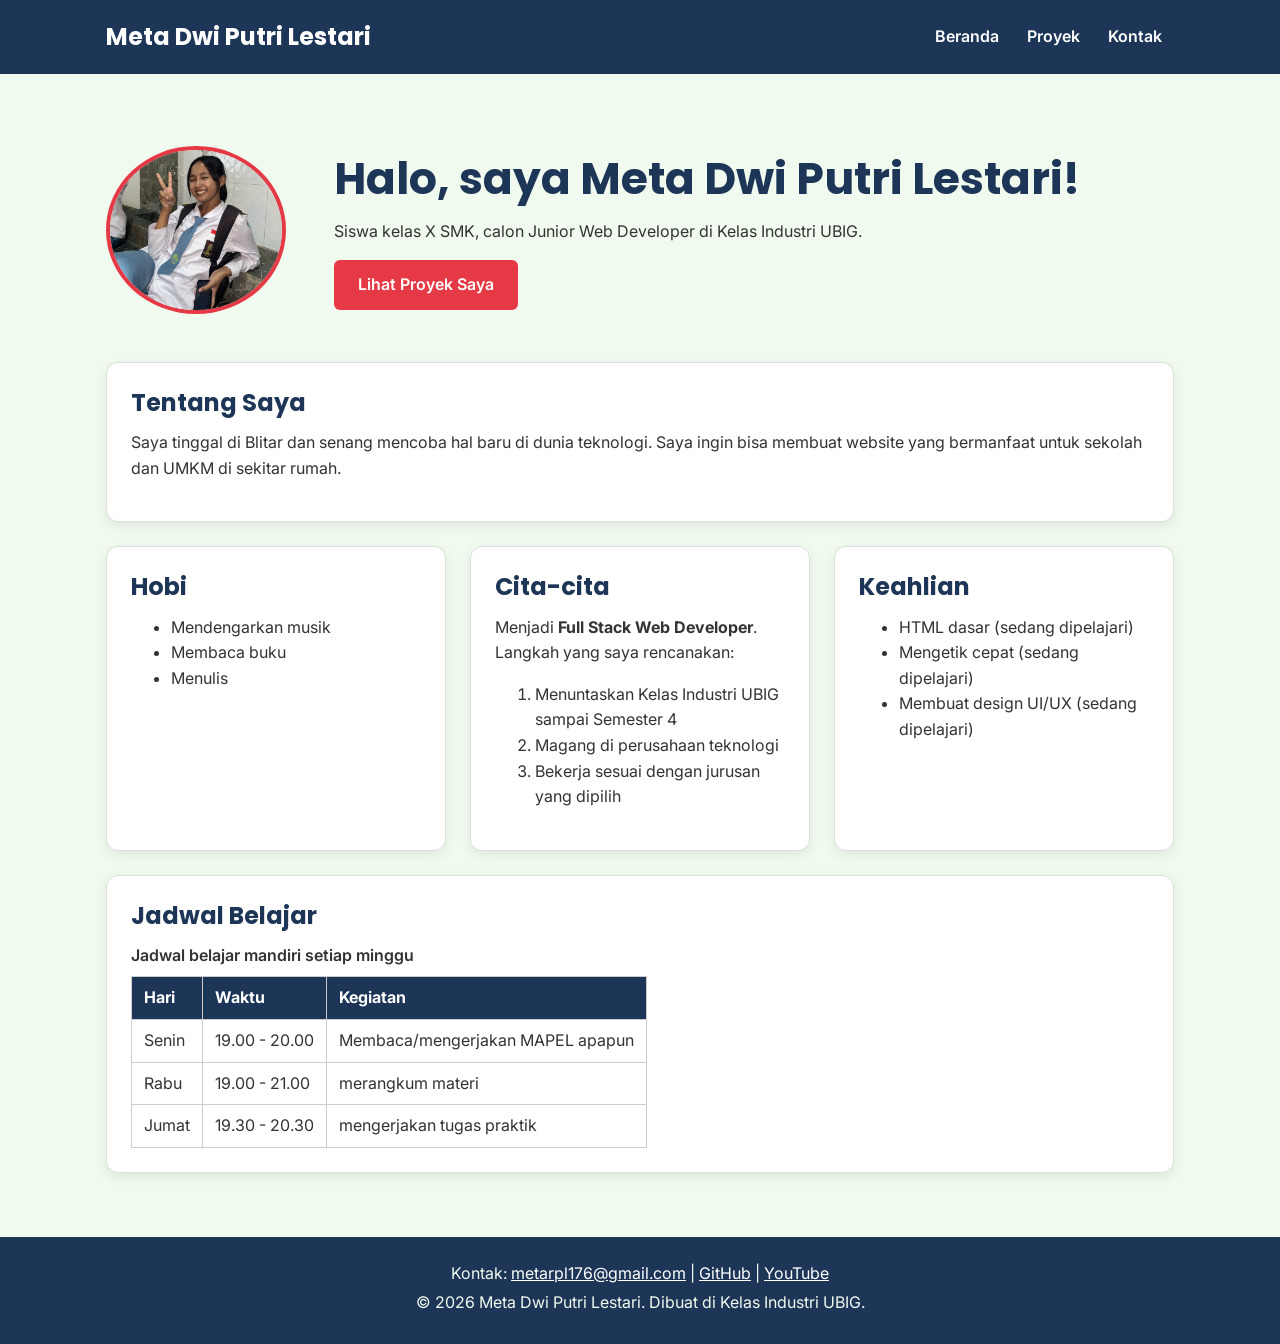
==== index.html @ af5ee952 "Mendaftarkan file HTML dan CSS profil digital" ====
<!DOCTYPE html>
<html lang="id">
<head>
  <meta charset="UTF-8">
  <meta name="viewport" content="width=device-width, initial-scale=1.0">
  <title>Meta Dwi Putri Lestari | Beranda</title>
  <link rel="preconnect" href="https://fonts.googleapis.com">
  <link rel="preconnect" href="https://fonts.gstatic.com" crossorigin>
  <link href="https://fonts.googleapis.com/css2?family=Inter:wght@400;600&family=Poppins:wght@600;700&display=swap" rel="stylesheet">
  <link rel="stylesheet" href="css/style.css">
</head>
<body>
  <header>
    <div class="container navbar">
      <h1>Meta Dwi Putri Lestari</h1>
      <nav class="menu-laptop">
        <ul>
          <li><a href="index.html">Beranda</a></li>
          <li><a href="proyek.html">Proyek</a></li>
          <li><a href="kontak.html">Kontak</a></li>
        </ul>
      </nav>
      <!-- Tantangan: menu ponsel yang bisa dibuka-tutup -->
      <details class="menu-ponsel">
        <summary>Menu</summary>
        <nav>
          <ul>
            <li><a href="index.html">Beranda</a></li>
            <li><a href="proyek.html">Proyek</a></li>
            <li><a href="kontak.html">Kontak</a></li>
          </ul>
        </nav>
      </details>
    </div>
  </header>

  <main>
    <div class="container">
      <section class="hero">
        <img src="img/foto-profil.png" alt="Foto profil Meta Dwi Putri Lestari" width="180">
        <div>
          <h2>Halo, saya Meta Dwi Putri Lestari!</h2>
          <p>Siswa kelas X SMK, calon Junior Web Developer di Kelas Industri UBIG.</p>
          <a href="proyek.html" class="tombol">Lihat Proyek Saya</a>
        </div>
      </section>

      <section class="kartu">
        <h2>Tentang Saya</h2>
        <p>Saya tinggal di Blitar dan senang mencoba hal baru di dunia teknologi. Saya ingin bisa membuat website yang bermanfaat untuk sekolah dan UMKM di sekitar rumah.</p>
      </section>

      <div class="daftar-kartu">
        <section class="kartu">
          <h2>Hobi</h2>
          <ul>
            <li>Mendengarkan musik</li>
            <li>Membaca buku</li>
            <li>Menulis</li>
          </ul>
        </section>

        <section class="kartu">
          <h2>Cita-cita</h2>
          <p>Menjadi <strong>Full Stack Web Developer</strong>. Langkah yang saya rencanakan:</p>
          <ol>
            <li>Menuntaskan Kelas Industri UBIG sampai Semester 4</li>
            <li>Magang di perusahaan teknologi</li>
            <li>Bekerja sesuai dengan jurusan yang dipilih</li>
          </ol>
        </section>

        <section class="kartu">
          <h2>Keahlian</h2>
          <ul>
            <li>HTML dasar (sedang dipelajari)</li>
            <li>Mengetik cepat (sedang dipelajari)</li>
            <li>Membuat design UI/UX (sedang dipelajari)</li>
          </ul>
        </section>
      </div>

      <section class="kartu">
        <h2>Jadwal Belajar</h2>
        <table>
          <caption>Jadwal belajar mandiri setiap minggu</caption>
          <thead>
            <tr>
              <th>Hari</th>
              <th>Waktu</th>
              <th>Kegiatan</th>
            </tr>
          </thead>
          <tbody>
            <tr>
              <td>Senin</td>
              <td>19.00 - 20.00</td>
              <td>Membaca/mengerjakan MAPEL apapun </td>
            </tr>
            <tr>
              <td>Rabu</td>
              <td>19.00 - 21.00</td>
              <td>merangkum materi</td>
            </tr>
            <tr>
              <td>Jumat</td>
              <td>19.30 - 20.30</td>
              <td>mengerjakan tugas praktik</td>
            </tr>
          </tbody>
        </table>
      </section>
    </div>
  </main>

  <footer>
    <p>Kontak: <a href="mailto:metarpl176@gmail.com">metarpl176@gmail.com</a> |
      <a href="https://github.com/" target="_blank">GitHub</a> |
      <a href="https://www.youtube.com/" target="_blank">YouTube</a></p>
    <p>&copy; 2026 Meta Dwi Putri Lestari. Dibuat di Kelas Industri UBIG.</p>
  </footer>
</body>
</html>
---- css/style.css ----
/* Gaya portofolio Andi Pratama
   Palet: #1D3557 (utama), #E63946 (aksen), #F1FAEE (latar)
   Huruf: Poppins (judul), Inter (isi)
   Tata letak: mobile first, titik ubah 768px (tablet) dan 1024px (laptop) */

/* 1. Reset */
* {
  box-sizing: border-box;
  margin: 0;
}

img {
  max-width: 100%;
  height: auto;
}

/* 2. Dasar halaman: warna dan huruf */
body {
  font-family: "Inter", Arial, sans-serif;
  font-size: 1rem;
  line-height: 1.6;
  color: #333333;
  background-color: #F1FAEE;
}

h1, h2, h3 {
  font-family: "Poppins", Arial, sans-serif;
  color: #1D3557;
  line-height: 1.3;
}

h2 {
  margin-bottom: 0.75rem;
}

p, ul, ol {
  margin-bottom: 1rem;
}

a {
  color: #E63946;
}

/* 3. Wadah, header, dan menu */
.container {
  max-width: 1100px;
  margin: 0 auto;
  padding: 0 1rem;
}

header {
  background-color: #1D3557;
  color: #FFFFFF;
  padding: 1rem 0;
}

header h1 {
  color: #FFFFFF;
  font-size: 1.5rem;
}

.navbar {
  display: flex;
  flex-wrap: wrap;
  justify-content: space-between;
  align-items: center;
  gap: 0.5rem;
}

nav ul {
  display: flex;
  gap: 0.25rem;
  padding: 0;
  margin: 0;
  list-style: none;
}

nav a {
  display: inline-block;
  padding: 0.5rem 0.75rem;
  border-radius: 6px;
  color: #FFFFFF;
  font-weight: 600;
  text-decoration: none;
}

/* Tantangan: menu ponsel buka-tutup dengan details */
.menu-laptop {
  display: none;
}

.menu-ponsel summary {
  padding: 0.5rem 0.75rem;
  border: 1px solid #FFFFFF;
  border-radius: 6px;
  font-weight: 600;
  cursor: pointer;
}

.menu-ponsel ul {
  flex-direction: column;
  margin-top: 0.5rem;
}

/* 4. Isi utama, hero, dan kartu */
main {
  padding: 1.5rem 0;
}

.hero {
  display: flex;
  flex-direction: column;
  align-items: center;
  gap: 1.5rem;
  padding: 1rem 0 2rem;
  text-align: center;
}

.hero img {
  border: 4px solid #E63946;
  border-radius: 50%;
}

.hero h2 {
  font-size: 2rem;
}

.tombol {
  display: inline-block;
  padding: 0.75rem 1.5rem;
  border-radius: 6px;
  background-color: #E63946;
  color: #FFFFFF;
  font-weight: 600;
  text-decoration: none;
}

.kartu {
  background-color: #FFFFFF;
  padding: 1rem;
  margin-bottom: 1.5rem;
  border: 1px solid #DDDDDD;
  border-radius: 12px;
  box-shadow: 0 4px 12px rgba(0, 0, 0, 0.08);
}

.daftar-kartu {
  display: flex;
  flex-wrap: wrap;
  gap: 1.5rem;
  margin-bottom: 1.5rem;
}

.daftar-kartu .kartu {
  flex: 1 1 280px;
  margin-bottom: 0;
}

article img {
  border-radius: 8px;
  border: 1px solid #DDDDDD;
}

/* 5. Tabel */
table {
  border-collapse: collapse;
}

caption {
  font-weight: 600;
  text-align: left;
  margin-bottom: 0.5rem;
}

th, td {
  border: 1px solid #CCCCCC;
  padding: 0.5rem 0.75rem;
  text-align: left;
}

th {
  background-color: #1D3557;
  color: #FFFFFF;
}

/* 6. Form */
label {
  font-weight: 600;
}

input, select, textarea {
  width: 100%;
  max-width: 22rem;
  padding: 0.6rem;
  margin-top: 0.25rem;
  border: 1px solid #CCCCCC;
  border-radius: 6px;
  font-family: inherit;
  font-size: 1rem;
}

button {
  padding: 0.75rem 1.5rem;
  border: none;
  border-radius: 6px;
  background-color: #E63946;
  color: #FFFFFF;
  font-family: inherit;
  font-size: 1rem;
  font-weight: 600;
  cursor: pointer;
}

/* 7. Footer */
footer {
  background-color: #1D3557;
  color: #F1FAEE;
  text-align: center;
  padding: 1.5rem;
}

footer p {
  margin-bottom: 0.25rem;
}

footer a {
  color: #FFFFFF;
}

/* 8. Tablet: lebar layar 768px ke atas */
@media (min-width: 768px) {
  .menu-laptop {
    display: block;
  }

  .menu-ponsel {
    display: none;
  }

  .hero {
    flex-direction: row;
    padding: 2rem 0 3rem;
    text-align: left;
  }

  .kartu {
    padding: 1.5rem;
  }
}

/* 9. Laptop: lebar layar 1024px ke atas */
@media (min-width: 1024px) {
  main {
    padding: 2.5rem 0;
  }

  .hero {
    gap: 3rem;
  }

  .hero h2 {
    font-size: 2.75rem;
  }
}
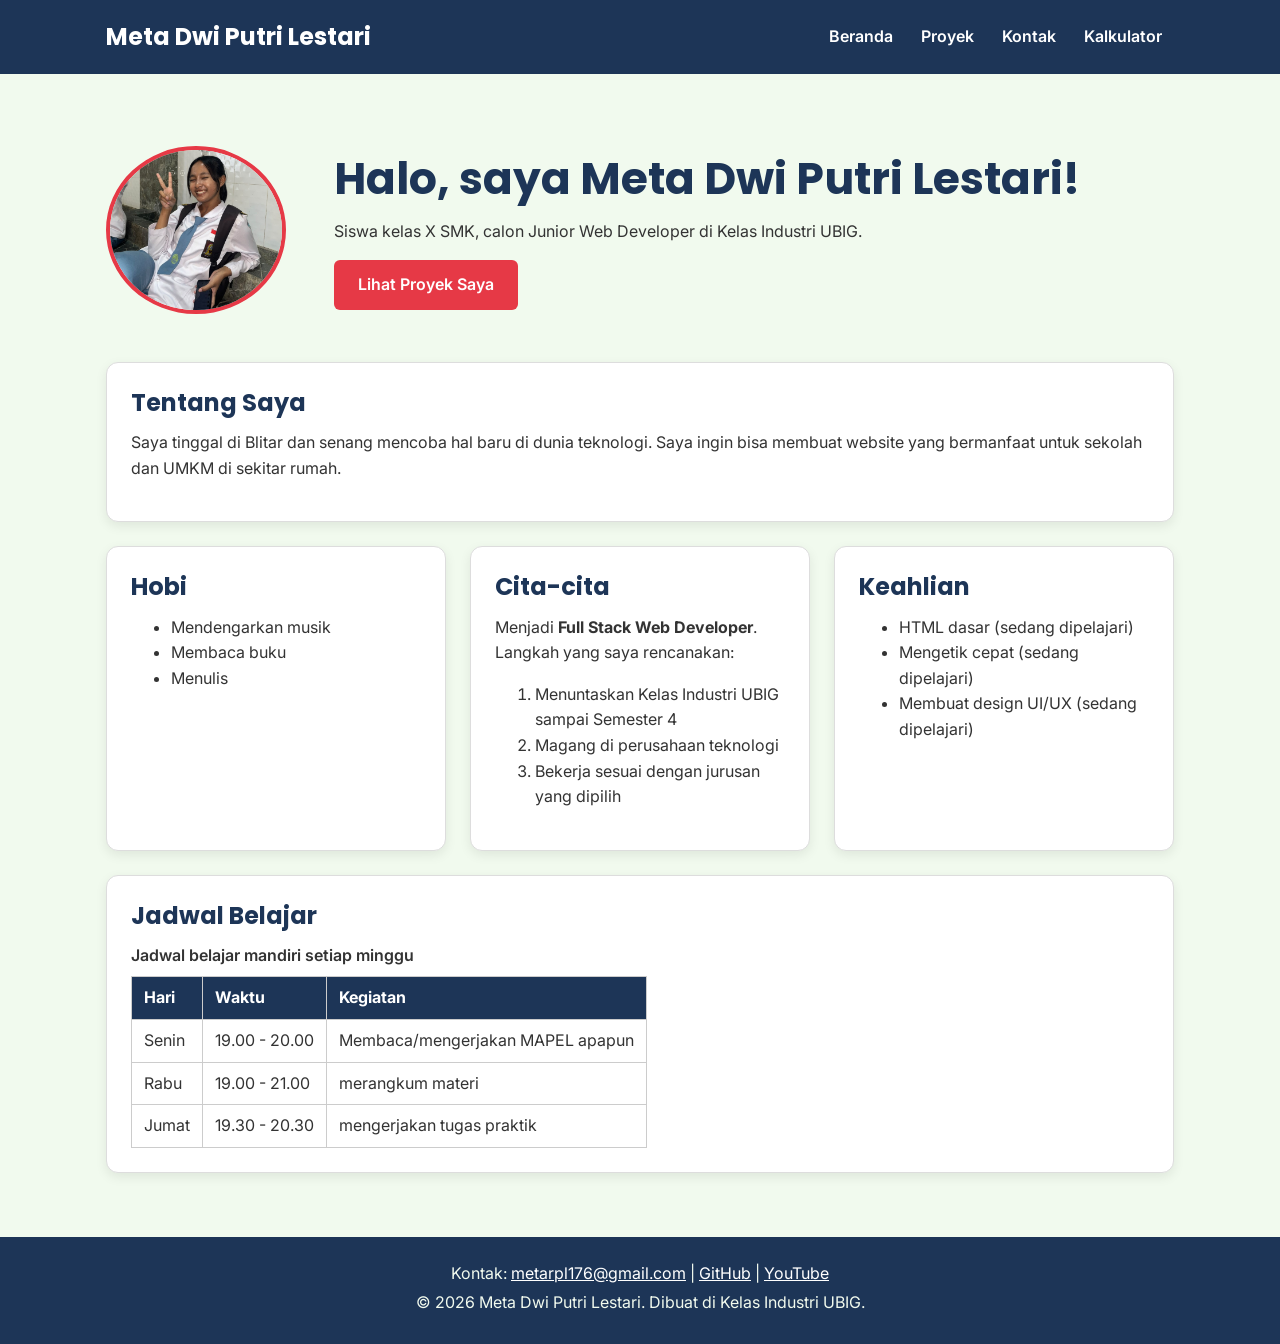
==== commit 60c345bd: "updated tugas rumah" ====
--- a/index.html
+++ b/index.html
@@ -18,6 +18,7 @@
           <li><a href="index.html">Beranda</a></li>
           <li><a href="proyek.html">Proyek</a></li>
           <li><a href="kontak.html">Kontak</a></li>
+          <li><a href="kalkulator.html">Kalkulator</a></li>
         </ul>
       </nav>
       <!-- Tantangan: menu ponsel yang bisa dibuka-tutup -->
@@ -28,6 +29,7 @@
             <li><a href="index.html">Beranda</a></li>
             <li><a href="proyek.html">Proyek</a></li>
             <li><a href="kontak.html">Kontak</a></li>
+            <li><a href="kalkulator.html">Kalkulator</a></li>
           </ul>
         </nav>
       </details>
@@ -112,6 +114,8 @@
       </section>
     </div>
   </main>
+  <script src="js/latihan.js" defer></script>
+  <script src="js/logika.js" defer></script>
 
   <footer>
     <p>Kontak: <a href="mailto:metarpl176@gmail.com">metarpl176@gmail.com</a> |
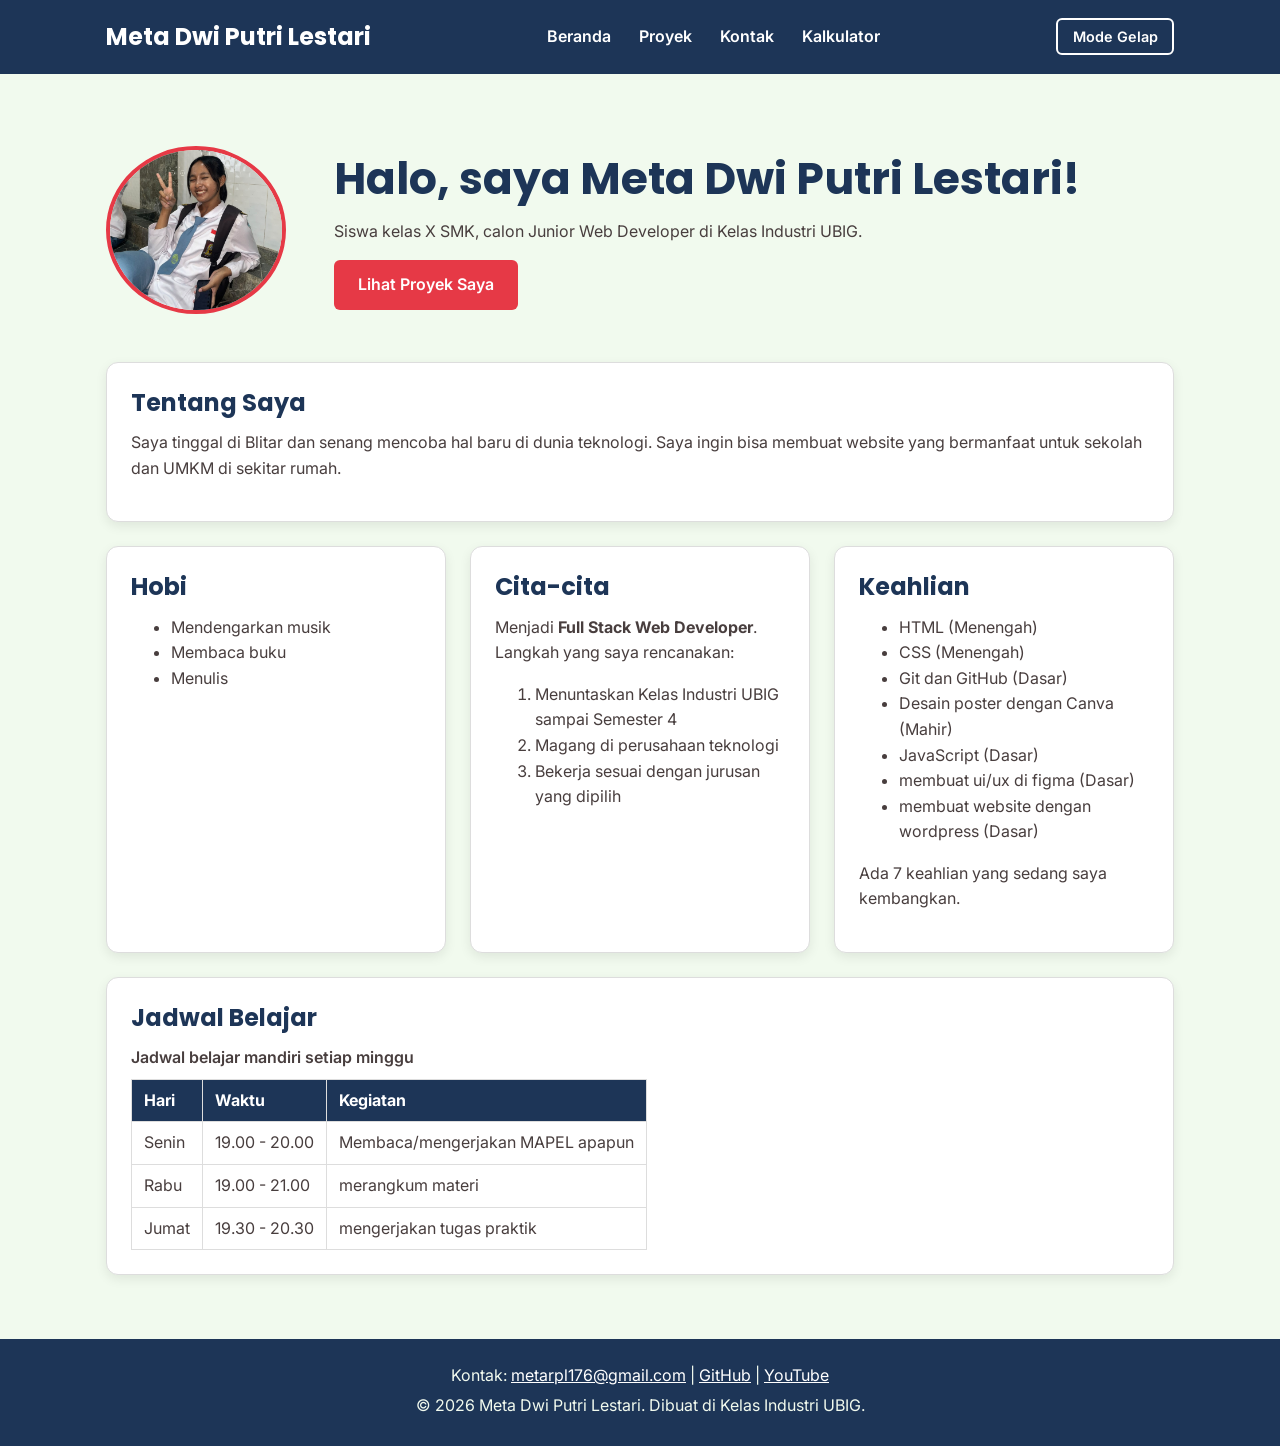
==== commit 9a12ba48: "feat: tambah keahlian dinamis, mode gelap, dan filter proyek" ====
--- a/index.html
+++ b/index.html
@@ -6,9 +6,14 @@
   <title>Meta Dwi Putri Lestari | Beranda</title>
   <link rel="preconnect" href="https://fonts.googleapis.com">
   <link rel="preconnect" href="https://fonts.gstatic.com" crossorigin>
-  <link href="https://fonts.googleapis.com/css2?family=Inter:wght@400;600&family=Poppins:wght@600;700&display=swap" rel="stylesheet">
+  <link href="https://fonts.googleapis.com/css2?family=Inter:wght@400;600&family=Poppins:wght@600;700&display=swap"
+    rel="stylesheet">
+  <link rel="icon" type="image/png" href="img/foto-profil.png">
   <link rel="stylesheet" href="css/style.css">
+  <script src="js/main.js" defer></script>
+  <script src="js/latihan.js" defer></script>
 </head>
+
 <body>
   <header>
     <div class="container navbar">
@@ -33,6 +38,7 @@
           </ul>
         </nav>
       </details>
+       <button type="button" id="tombol-tema" class="tombol-tema">Mode Gelap</button>
     </div>
   </header>
 
@@ -49,8 +55,9 @@
 
       <section class="kartu">
         <h2>Tentang Saya</h2>
-        <p>Saya tinggal di Blitar dan senang mencoba hal baru di dunia teknologi. Saya ingin bisa membuat website yang bermanfaat untuk sekolah dan UMKM di sekitar rumah.</p>
-      </section>
+        <p>Saya tinggal di Blitar dan senang mencoba hal baru di dunia teknologi. Saya ingin bisa membuat website yang
+          bermanfaat untuk sekolah dan UMKM di sekitar rumah.</p>
+      </section>        
 
       <div class="daftar-kartu">
         <section class="kartu">
@@ -71,57 +78,53 @@
             <li>Bekerja sesuai dengan jurusan yang dipilih</li>
           </ol>
         </section>
+        <section class="kartu">
+          <h2>Keahlian</h2>
+          <ul id="daftar-skill"></ul>
+          <p id="jumlah-skill"></p>
+        </section>
 
         <section class="kartu">
-          <h2>Keahlian</h2>
-          <ul>
-            <li>HTML dasar (sedang dipelajari)</li>
-            <li>Mengetik cepat (sedang dipelajari)</li>
-            <li>Membuat design UI/UX (sedang dipelajari)</li>
-          </ul>
+          <h2>Jadwal Belajar</h2>
+          <table>
+            <caption>Jadwal belajar mandiri setiap minggu</caption>
+            <thead>
+              <tr>
+                <th>Hari</th>
+                <th>Waktu</th>
+                <th>Kegiatan</th>
+              </tr>
+            </thead>
+            <tbody>
+              <tr>
+                <td>Senin</td>
+                <td>19.00 - 20.00</td>
+                <td>Membaca/mengerjakan MAPEL apapun </td>
+              </tr>
+              <tr>
+                <td>Rabu</td>
+                <td>19.00 - 21.00</td>
+                <td>merangkum materi</td>
+              </tr>
+              <tr>
+                <td>Jumat</td>
+                <td>19.30 - 20.30</td>
+                <td>mengerjakan tugas praktik</td>
+              </tr>
+            </tbody>
+          </table>
         </section>
       </div>
+  </main>
 
-      <section class="kartu">
-        <h2>Jadwal Belajar</h2>
-        <table>
-          <caption>Jadwal belajar mandiri setiap minggu</caption>
-          <thead>
-            <tr>
-              <th>Hari</th>
-              <th>Waktu</th>
-              <th>Kegiatan</th>
-            </tr>
-          </thead>
-          <tbody>
-            <tr>
-              <td>Senin</td>
-              <td>19.00 - 20.00</td>
-              <td>Membaca/mengerjakan MAPEL apapun </td>
-            </tr>
-            <tr>
-              <td>Rabu</td>
-              <td>19.00 - 21.00</td>
-              <td>merangkum materi</td>
-            </tr>
-            <tr>
-              <td>Jumat</td>
-              <td>19.30 - 20.30</td>
-              <td>mengerjakan tugas praktik</td>
-            </tr>
-          </tbody>
-        </table>
-      </section>
-    </div>
-  </main>
-  <script src="js/latihan.js" defer></script>
-  <script src="js/logika.js" defer></script>
 
   <footer>
     <p>Kontak: <a href="mailto:metarpl176@gmail.com">metarpl176@gmail.com</a> |
       <a href="https://github.com/" target="_blank">GitHub</a> |
-      <a href="https://www.youtube.com/" target="_blank">YouTube</a></p>
+      <a href="https://www.youtube.com/" target="_blank">YouTube</a>
+    </p>
     <p>&copy; 2026 Meta Dwi Putri Lestari. Dibuat di Kelas Industri UBIG.</p>
   </footer>
 </body>
-</html>
+
+</html>
--- a/css/style.css
+++ b/css/style.css
@@ -1,12 +1,38 @@
-/* Gaya portofolio Andi Pratama
-   Palet: #1D3557 (utama), #E63946 (aksen), #F1FAEE (latar)
-   Huruf: Poppins (judul), Inter (isi)
-   Tata letak: mobile first, titik ubah 768px (tablet) dan 1024px (laptop) */
+
+/* Gaya portofolio Meta Dwi Putri Lestari */
+
+/* 0. Variabel warna mode terang */
+:root {
+  --warna-utama: #1D3557;
+  --warna-judul: #1D3557;
+  --warna-aksen: #E63946;
+  --warna-tautan: #E63946;
+  --warna-latar: #F1FAEE;
+  --warna-teks:#483e3e;
+  --warna-kartu: #FFFFFF;
+  --warna-garis: #DDDDDD;
+  --warna-ikon-menu:#dddd;
+}
+
+body.gelap {
+  --warna-utama: #0e1c33;
+  --warna-judul: #bfddde;
+  --warna-tautan: #FF8A8A;
+  --warna-latar: #2f2f33;
+  --warna-teks: #E3E8EE;
+  --warna-kartu: #24313f;
+  --warna-garis: #34465A;
+  --warna-ikon-menu:#fff;
+}
 
 /* 1. Reset */
 * {
   box-sizing: border-box;
   margin: 0;
+}
+
+.keterangan {
+  font-size: 0.875rem;
 }
 
 img {
@@ -19,13 +45,13 @@
   font-family: "Inter", Arial, sans-serif;
   font-size: 1rem;
   line-height: 1.6;
-  color: #333333;
-  background-color: #F1FAEE;
+  color: var(--warna-teks);
+  background-color: var(--warna-latar);
 }
 
 h1, h2, h3 {
   font-family: "Poppins", Arial, sans-serif;
-  color: #1D3557;
+  color: var(--warna-judul);
   line-height: 1.3;
 }
 
@@ -38,7 +64,7 @@
 }
 
 a {
-  color: #E63946;
+  color: var(--warna-tautan);
 }
 
 /* 3. Wadah, header, dan menu */
@@ -49,8 +75,8 @@
 }
 
 header {
-  background-color: #1D3557;
-  color: #FFFFFF;
+  background-color: var(--warna-utama);
+  color: var(--warna-kartu);
   padding: 1rem 0;
 }
 
@@ -84,14 +110,14 @@
   text-decoration: none;
 }
 
-/* Tantangan: menu ponsel buka-tutup dengan details */
+/* Menu ponsel */
 .menu-laptop {
   display: none;
 }
 
 .menu-ponsel summary {
   padding: 0.5rem 0.75rem;
-  border: 1px solid #FFFFFF;
+  border: 1px solid var(--warna-ikon-menu);
   border-radius: 6px;
   font-weight: 600;
   cursor: pointer;
@@ -117,7 +143,7 @@
 }
 
 .hero img {
-  border: 4px solid #E63946;
+  border: 4px solid var(--warna-aksen);
   border-radius: 50%;
 }
 
@@ -129,17 +155,17 @@
   display: inline-block;
   padding: 0.75rem 1.5rem;
   border-radius: 6px;
-  background-color: #E63946;
+  background-color: var(--warna-aksen);
   color: #FFFFFF;
   font-weight: 600;
   text-decoration: none;
 }
 
 .kartu {
-  background-color: #FFFFFF;
+  background-color: var(--warna-kartu);
   padding: 1rem;
   margin-bottom: 1.5rem;
-  border: 1px solid #DDDDDD;
+  border: 1px solid var(--warna-garis);
   border-radius: 12px;
   box-shadow: 0 4px 12px rgba(0, 0, 0, 0.08);
 }
@@ -158,7 +184,7 @@
 
 article img {
   border-radius: 8px;
-  border: 1px solid #DDDDDD;
+  border: 1px solid var(--warna-garis);
 }
 
 /* 5. Tabel */
@@ -173,14 +199,14 @@
 }
 
 th, td {
-  border: 1px solid #CCCCCC;
+  border: 1px solid var(--warna-garis);
   padding: 0.5rem 0.75rem;
   text-align: left;
 }
 
 th {
-  background-color: #1D3557;
-  color: #FFFFFF;
+  background-color: var(--warna-utama);
+  color: var(--warna-kartu);
 }
 
 /* 6. Form */
@@ -193,18 +219,20 @@
   max-width: 22rem;
   padding: 0.6rem;
   margin-top: 0.25rem;
-  border: 1px solid #CCCCCC;
+  border: 1px solid var(--warna-garis);
   border-radius: 6px;
   font-family: inherit;
   font-size: 1rem;
+  background-color: var(--warna-kartu);
+  color: var(--warna-teks);
 }
 
 button {
   padding: 0.75rem 1.5rem;
   border: none;
   border-radius: 6px;
-  background-color: #E63946;
-  color: #FFFFFF;
+  background-color: var(--warna-aksen);
+  color: var(--warna-kartu);
   font-family: inherit;
   font-size: 1rem;
   font-weight: 600;
@@ -213,8 +241,8 @@
 
 /* 7. Footer */
 footer {
-  background-color: #1D3557;
-  color: #F1FAEE;
+  background-color: var(--warna-utama);
+  color: var(--warna-latar);
   text-align: center;
   padding: 1.5rem;
 }
@@ -224,7 +252,7 @@
 }
 
 footer a {
-  color: #FFFFFF;
+  color: var(--warna-kartu);
 }
 
 /* 8. Tablet: lebar layar 768px ke atas */
@@ -262,3 +290,36 @@
     font-size: 2.75rem;
   }
 }
+
+/* 10. Tombol tema */
+.tombol-tema {
+  padding: 0.5rem 0.9rem;
+  border: 2px solid #FFFFFF;
+  background-color: transparent;
+  color: #FFFFFF;
+  font-size: 0.9rem;
+}
+
+.filter {
+  display: flex;
+  flex-wrap: wrap;
+  gap: 0.5rem;
+  margin-bottom: 1rem;
+}
+.tombol-filter {
+  padding: 0.5rem 1rem;
+  border: 2px solid var(--warna-garis);
+  background-color: var(--warna-kartu);
+  color: var(--warna-judul);
+}
+.label {
+  display: inline-block;
+  padding: 0.1rem 0.6rem;
+  margin-bottom: 0.5rem;
+  border-radius: 999px;
+  background-color: var(--warna-latar);
+  color: var(--warna-judul);
+  font-size: 0.85rem;
+  font-weight: 600;
+}
+
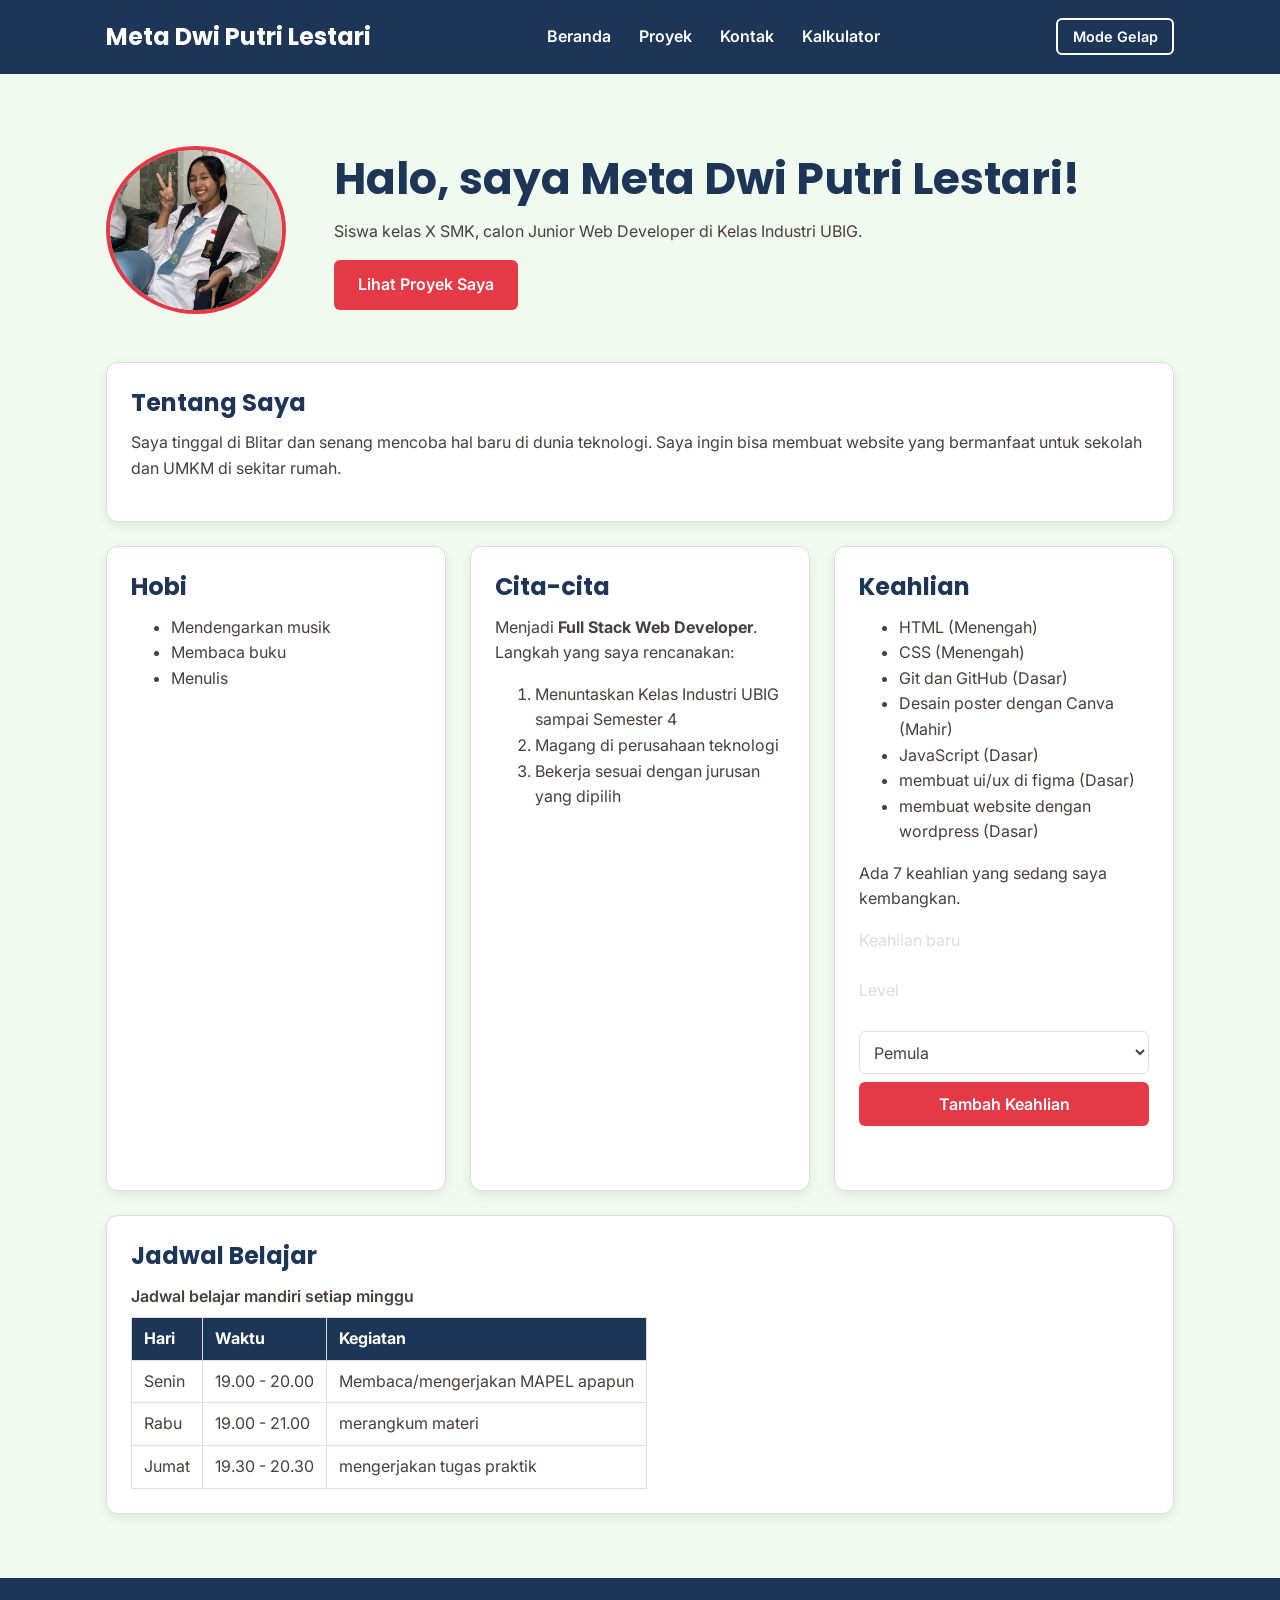
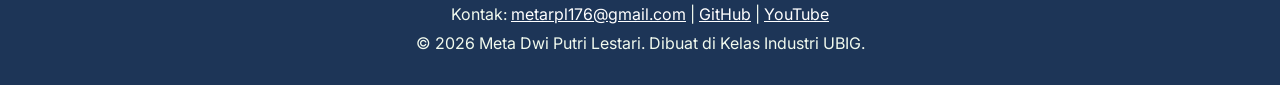
==== commit e5a43966: "feat: uji praktik paket A tambah keahlian" ====
--- a/index.html
+++ b/index.html
@@ -82,6 +82,18 @@
           <h2>Keahlian</h2>
           <ul id="daftar-skill"></ul>
           <p id="jumlah-skill"></p>
+          <div class="tambah-skill">
+            <p id="skill-baru">Keahlian baru</p>
+            <p id="level-baru">Level</p>
+            <select id ="level-baru">
+              <var id="level-baru" name="level-baru">
+                <option value="pemula">Pemula</option>
+                <option value="menengah">Menengah</option>
+                <option value="mahir">Mahir</option>
+            </select>
+            <button id="tombol-skill">Tambah Keahlian</button>
+            <p id="pesan-skill" class="keterangan"></p>
+          </div>
         </section>
 
         <section class="kartu">
--- a/css/style.css
+++ b/css/style.css
@@ -1,4 +1,3 @@
-
 /* Gaya portofolio Meta Dwi Putri Lestari */
 
 /* 0. Variabel warna mode terang */
@@ -8,10 +7,10 @@
   --warna-aksen: #E63946;
   --warna-tautan: #E63946;
   --warna-latar: #F1FAEE;
-  --warna-teks:#483e3e;
+  --warna-teks: #483e3e;
   --warna-kartu: #FFFFFF;
   --warna-garis: #DDDDDD;
-  --warna-ikon-menu:#dddd;
+  --warna-ikon-menu: #dddd;
 }
 
 body.gelap {
@@ -22,7 +21,7 @@
   --warna-teks: #E3E8EE;
   --warna-kartu: #24313f;
   --warna-garis: #34465A;
-  --warna-ikon-menu:#fff;
+  --warna-ikon-menu: #fff;
 }
 
 /* 1. Reset */
@@ -49,7 +48,9 @@
   background-color: var(--warna-latar);
 }
 
-h1, h2, h3 {
+h1,
+h2,
+h3 {
   font-family: "Poppins", Arial, sans-serif;
   color: var(--warna-judul);
   line-height: 1.3;
@@ -59,7 +60,9 @@
   margin-bottom: 0.75rem;
 }
 
-p, ul, ol {
+p,
+ul,
+ol {
   margin-bottom: 1rem;
 }
 
@@ -198,7 +201,8 @@
   margin-bottom: 0.5rem;
 }
 
-th, td {
+th,
+td {
   border: 1px solid var(--warna-garis);
   padding: 0.5rem 0.75rem;
   text-align: left;
@@ -214,7 +218,9 @@
   font-weight: 600;
 }
 
-input, select, textarea {
+input,
+select,
+textarea {
   width: 100%;
   max-width: 22rem;
   padding: 0.6rem;
@@ -306,11 +312,18 @@
   gap: 0.5rem;
   margin-bottom: 1rem;
 }
+
 .tombol-filter {
   padding: 0.5rem 1rem;
   border: 2px solid var(--warna-garis);
   background-color: var(--warna-kartu);
   color: var(--warna-judul);
+}
+/* Tombol filter yang sedang aktif */
+.tombol-filter.aktif {
+    background-color: var(--warna-aksen);
+    color: #FFFFFF;
+    border-color: var(--warna-aksen);
 }
 .label {
   display: inline-block;
@@ -323,3 +336,54 @@
   font-weight: 600;
 }
 
+
+/* 11. Tampilan kartu proyek */
+
+#daftar-proyek {
+    display: grid;
+    grid-template-columns: repeat(2, minmax(0, 1fr));
+    gap: 1.5rem;
+    margin-top: 1.5rem;
+    margin-bottom: 1.5rem;
+}
+
+.kartu-proyek {
+    background-color: var(--warna-kartu);
+    padding: 1rem;
+    border: 1px solid var(--warna-garis);
+    border-radius: 12px;
+    box-shadow: 0 4px 12px rgba(0, 0, 0, 0.08);
+}
+
+.kartu-proyek img {
+    width: 100%;
+    height: 200px;
+    object-fit: cover;
+    border-radius: 8px;
+    border: 1px solid var(--warna-garis);
+    display: block;
+    margin-bottom: 1rem;
+}
+
+.kartu-proyek h3 {
+    margin-bottom: 0.5rem;
+}
+
+.kartu-proyek p {
+    margin-bottom: 0.5rem;
+}
+
+/* Tampilan HP */
+@media (max-width: 600px) {
+    #daftar-proyek {
+        grid-template-columns: 1fr;
+    }
+}
+
+.tambah-skill {
+    display: flex;
+    flex-direction: column;
+    gap: 0.5rem;
+    margin-bottom: 1rem;
+    color: var(--warna-garis)
+}
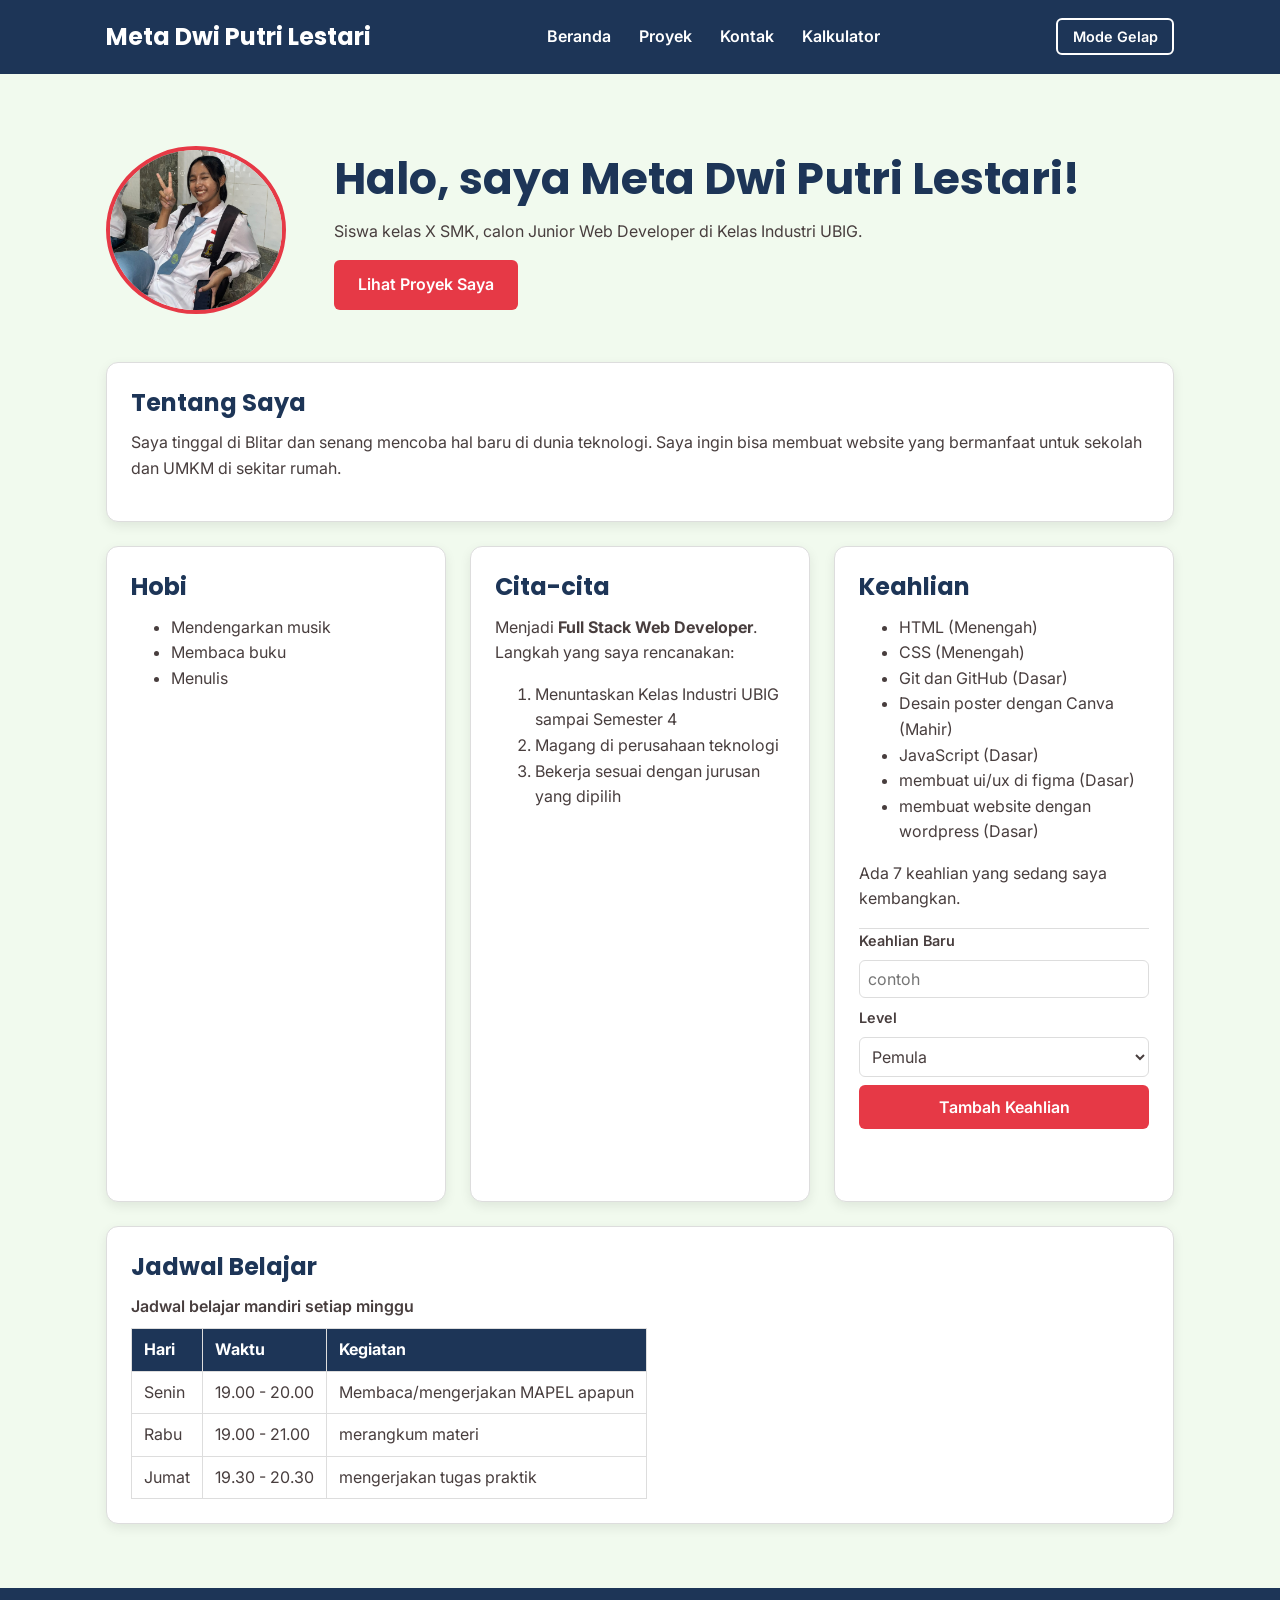
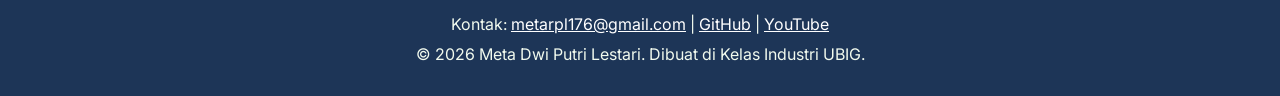
==== commit a996a421: "feat : menyelesaikan fitur paket A" ====
--- a/index.html
+++ b/index.html
@@ -83,14 +83,17 @@
           <ul id="daftar-skill"></ul>
           <p id="jumlah-skill"></p>
           <div class="tambah-skill">
-            <p id="skill-baru">Keahlian baru</p>
-            <p id="level-baru">Level</p>
+            <!-- Input untuk nama keahlian -->
+            <label for = "inpot-skill">Keahlian Baru</label>
+            <input type ="text" id="input-skill" placeholder="contoh": Python>
+            <!-- Select unutk level -->
+             <label for ="level-baru">Level</label>
             <select id ="level-baru">
-              <var id="level-baru" name="level-baru">
                 <option value="pemula">Pemula</option>
                 <option value="menengah">Menengah</option>
                 <option value="mahir">Mahir</option>
             </select>
+            
             <button id="tombol-skill">Tambah Keahlian</button>
             <p id="pesan-skill" class="keterangan"></p>
           </div>
--- a/css/style.css
+++ b/css/style.css
@@ -379,11 +379,33 @@
         grid-template-columns: 1fr;
     }
 }
-
+/* Menambah Keahlian */
 .tambah-skill {
     display: flex;
     flex-direction: column;
     gap: 0.5rem;
-    margin-bottom: 1rem;
-    color: var(--warna-garis)
+    margin-top: 1rem;
+    padding-bottom: 1rem;
+    border-top: 1px solid var(--warna-garis);
+    
+}
+.tambah-skill label {
+    font-size: 0.9rem;
+    color: var(--warna-teks);
+    font-weight: 600;
+    margin-bottom: -0.25rem;
+}
+
+.tambah-skill input, 
+.tambah-skill select {
+    width: 100%;
+    padding: 0.5rem;
+    border: 1px solid var(--warna-garis);
+    border-radius: 6px;
+    font-family: inherit;
+}
+#pesan-skill {
+    margin-top: 0.5rem;
+    font-weight: 600;
+    color: var(--warna-aksen);
 }
